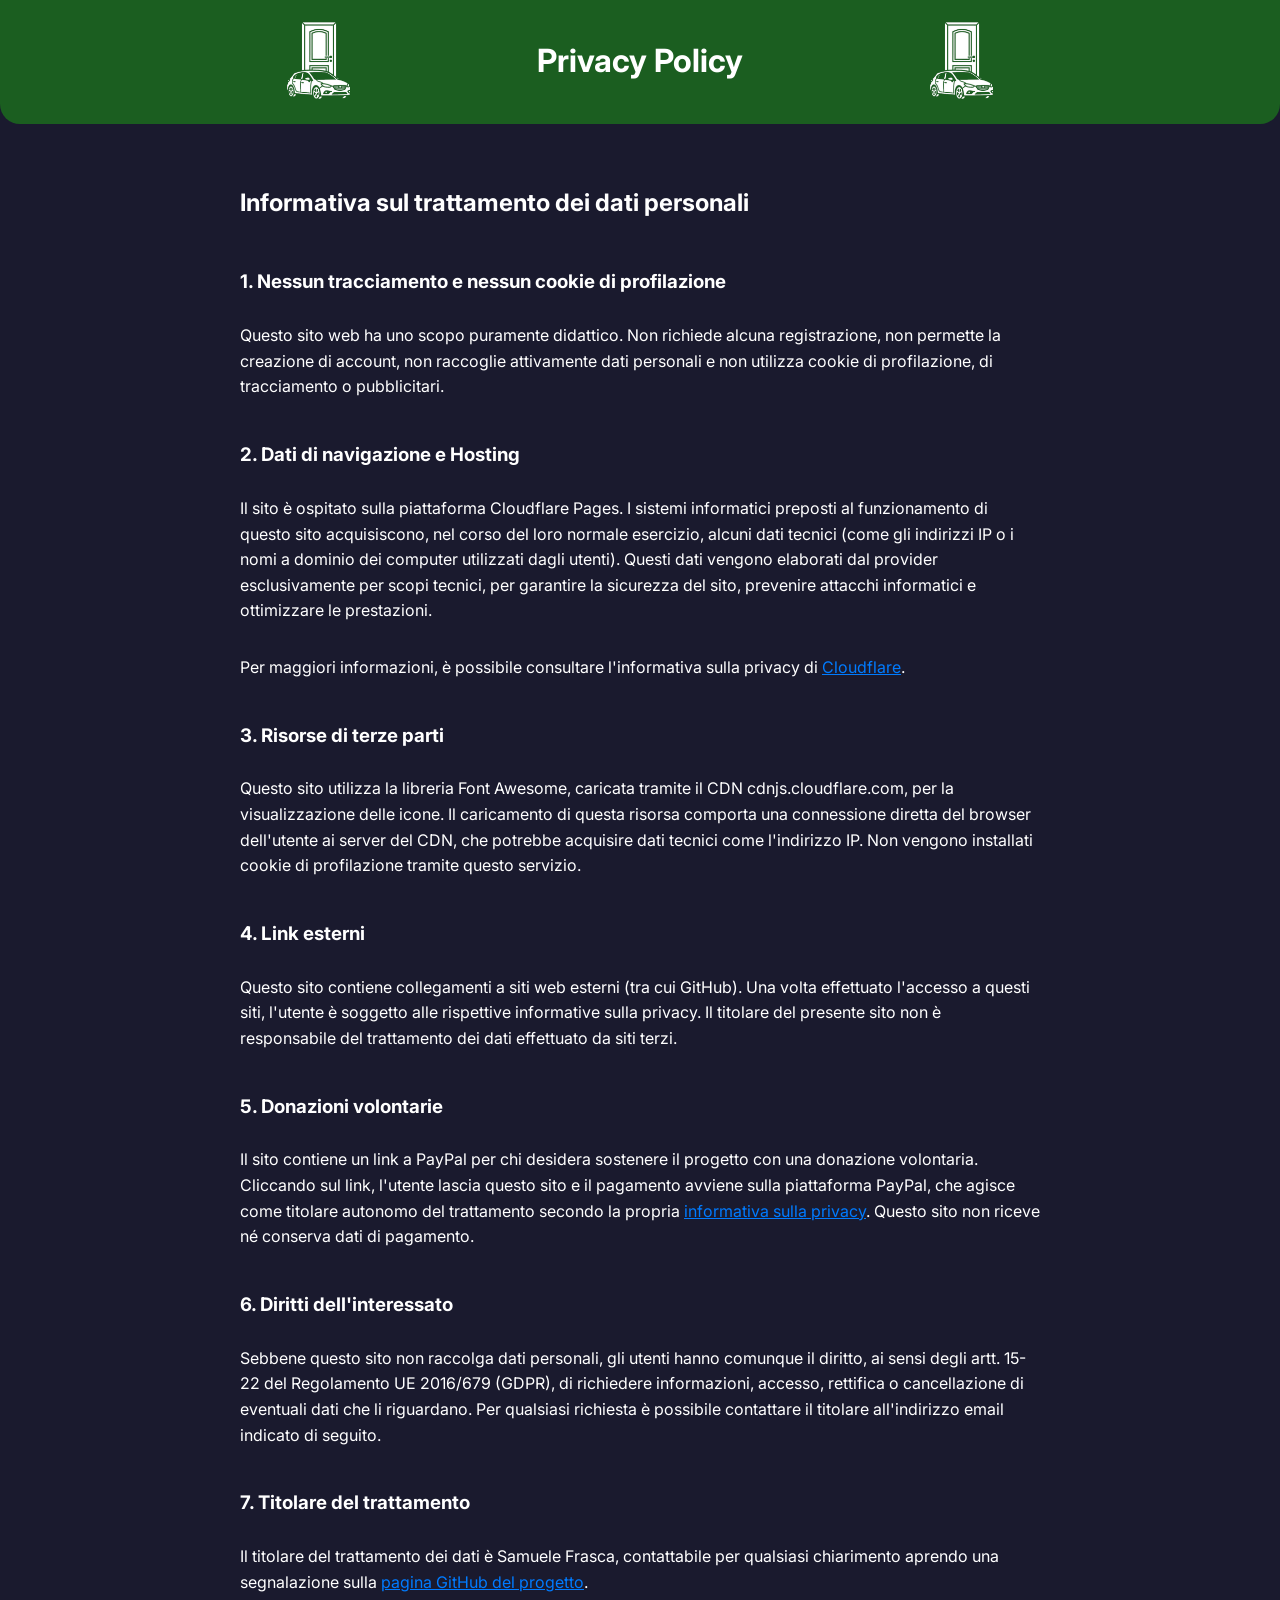
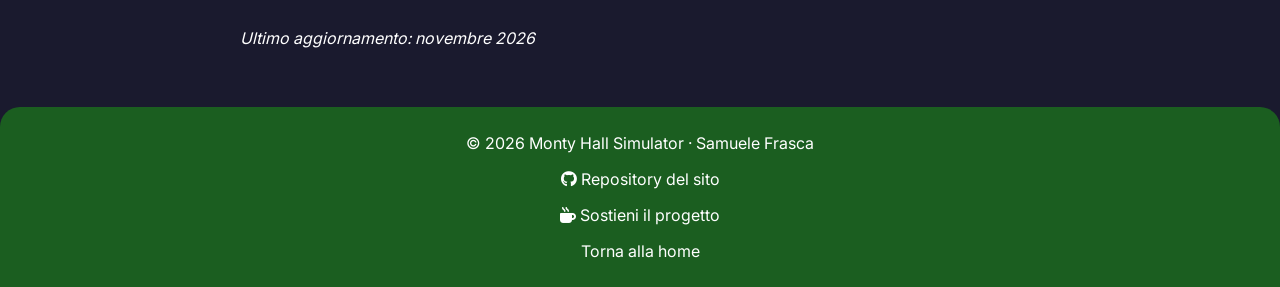
==== privacy.html @ 7c7977be "feat: add privacy policy and donation link" ====
<!DOCTYPE html>
<html lang="it">

<head>
    <meta charset="UTF-8" />
    <meta name="viewport" content="width=device-width, initial-scale=1.0" />

    <title>Informativa sulla Privacy | Monty Hall Simulator</title>
    <meta name="description"
        content="Informativa sulla privacy del Monty Hall Simulator: hosting, risorse di terze parti, donazioni volontarie e contatti del titolare." />
    <meta name="robots" content="index,follow" />

    <link rel="canonical" href="https://montyhall.pages.dev/privacy">

    <link rel="icon" type="image/png" href="/assets/img/mh_icon.png" />
    <link rel="stylesheet" href="/assets/css/style.css" />
    <link rel="stylesheet" href="https://cdnjs.cloudflare.com/ajax/libs/font-awesome/6.0.0/css/all.min.css" />
    <style>
        main {
            flex-direction: column;
        }
    </style>
</head>

<body>
    <header>
        <div class="container header">
            <a href="/"><img class="logo" src="/assets/img/mh_image.png" alt="Logo Monty Hall Simulator"></a>
            <h1 class="title">Privacy Policy</h1>
            <a href="/"><img class="logo" src="/assets/img/mh_image.png" alt="Logo Monty Hall Simulator"></a>
        </div>
    </header>

    <main class="container" style="padding: 40px 20px; max-width: 800px; margin: 0 auto; line-height: 1.6;">
        <h2 style="margin-bottom: 20px;">Informativa sul trattamento dei dati personali</h2>

        <h3 style="margin-top: 25px; margin-bottom: 10px;">1. Nessun tracciamento e nessun cookie di profilazione</h3>
        <p style="margin-bottom: 15px;">
            Questo sito web ha uno scopo puramente didattico. Non richiede alcuna registrazione, non permette la
            creazione di account, non raccoglie attivamente dati personali e non utilizza cookie di profilazione, di
            tracciamento o pubblicitari.
        </p>

        <h3 style="margin-top: 25px; margin-bottom: 10px;">2. Dati di navigazione e Hosting</h3>
        <p style="margin-bottom: 15px;">
            Il sito è ospitato sulla piattaforma Cloudflare Pages. I sistemi informatici preposti al funzionamento di
            questo sito acquisiscono, nel corso del loro normale esercizio, alcuni dati tecnici (come gli indirizzi IP
            o i nomi a dominio dei computer utilizzati dagli utenti). Questi dati vengono elaborati dal provider
            esclusivamente per scopi tecnici, per garantire la sicurezza del sito, prevenire attacchi informatici e
            ottimizzare le prestazioni.
        </p>
        <p style="margin-bottom: 15px;">
            Per maggiori informazioni, è possibile consultare l'informativa sulla privacy di
            <a href="https://www.cloudflare.com/it-it/privacypolicy/" target="_blank" rel="noopener noreferrer"
                style="color: var(--primary-color, #007bff);">Cloudflare</a>.
        </p>

        <h3 style="margin-top: 25px; margin-bottom: 10px;">3. Risorse di terze parti</h3>
        <p style="margin-bottom: 15px;">
            Questo sito utilizza la libreria Font Awesome, caricata tramite il CDN cdnjs.cloudflare.com, per la
            visualizzazione delle icone. Il caricamento di questa risorsa comporta una connessione diretta del browser
            dell'utente ai server del CDN, che potrebbe acquisire dati tecnici come l'indirizzo IP. Non vengono
            installati cookie di profilazione tramite questo servizio.
        </p>

        <h3 style="margin-top: 25px; margin-bottom: 10px;">4. Link esterni</h3>
        <p style="margin-bottom: 15px;">
            Questo sito contiene collegamenti a siti web esterni (tra cui GitHub). Una volta effettuato l'accesso a
            questi siti, l'utente è soggetto alle rispettive informative sulla privacy. Il titolare del presente sito
            non è responsabile del trattamento dei dati effettuato da siti terzi.
        </p>

        <h3 style="margin-top: 25px; margin-bottom: 10px;">5. Donazioni volontarie</h3>
        <p style="margin-bottom: 15px;">
            Il sito contiene un link a PayPal per chi desidera sostenere il progetto con una donazione volontaria.
            Cliccando sul link, l'utente lascia questo sito e il pagamento avviene sulla piattaforma PayPal, che
            agisce come titolare autonomo del trattamento secondo la propria
            <a href="https://www.paypal.com/it/webapps/mpp/ua/privacy-full" target="_blank" rel="noopener noreferrer"
                style="color: var(--primary-color, #007bff);">informativa sulla privacy</a>.
            Questo sito non riceve né conserva dati di pagamento.
        </p>

        <h3 style="margin-top: 25px; margin-bottom: 10px;">6. Diritti dell'interessato</h3>
        <p style="margin-bottom: 15px;">
            Sebbene questo sito non raccolga dati personali, gli utenti hanno comunque il diritto, ai sensi degli
            artt. 15-22 del Regolamento UE 2016/679 (GDPR), di richiedere informazioni, accesso, rettifica o
            cancellazione di eventuali dati che li riguardano. Per qualsiasi richiesta è possibile contattare il
            titolare all'indirizzo email indicato di seguito.
        </p>

        <h3 style="margin-top: 25px; margin-bottom: 10px;">7. Titolare del trattamento</h3>
        <p style="margin-bottom: 15px;">
            Il titolare del trattamento dei dati è Samuele Frasca, contattabile per qualsiasi chiarimento aprendo una
            segnalazione sulla
            <a href="https://github.com/samuelefrasca/montyhall-simulator/issues" target="_blank"
                rel="noopener noreferrer" style="color: var(--primary-color, #007bff);">pagina GitHub del progetto</a>.
        </p>

        <p style="margin-bottom: 15px;"><em>Ultimo aggiornamento: novembre 2026</em></p>
    </main>

    <footer>
        <p>&copy; 2026 Monty Hall Simulator · <a class="a_footer" href="https://samuelefrasca.github.io/"
                target="_blank" rel="noopener noreferrer">Samuele Frasca</a>
        </p>
        <p><a class="a_footer" href="https://github.com/samuelefrasca/montyhall-simulator" target="_blank"
                rel="noopener noreferrer"><i class="fa-brands fa-github"></i> Repository del sito</a></p>
        <p><a class="a_footer" href="https://paypal.me/SamueleFrasca18" target="_blank" rel="noopener noreferrer"><i
                    class="fa-solid fa-mug-hot"></i> Sostieni il progetto</a></p>
        <p><a class="a_footer" href="/">Torna alla home</a></p>
    </footer>
</body>

</html>
---- assets/css/style.css ----
@font-face {
    font-family: 'Inter';
    src: url('../fonts/inter/Inter-VariableFont_opsz,wght.ttf') format('truetype');
    font-weight: 100 900;
    font-display: swap;
}

body {
    font-family: "Inter", sans-serif;
    font-optical-sizing: auto;
    font-weight: 400;
    margin: 0;
    padding: 0;
    color: white;
    background-color: #1a1a2e;
    min-height: 100vh;
    display: flex;
    flex-direction: column;
}

header {
    background-color: #1b5e20;
    padding: 20px;
    border-radius: 0px 0px 20px 20px;
}

.title {
    text-align: center;
}

.header {
    display: flex;
    justify-content: space-evenly;
}

.logo {
    height: 80px;
}

main {
    flex-grow: 1;
    display: flex;
    justify-content: center;
}

.container {
    max-width: 1080px;
    margin: 0 auto;
}

.subtitle {
    text-align: center;
    margin-top: 20px;
}

.blocconumero {
    margin: 10px;
    display: flex;
    justify-content: center;
}

.inseriscinumero {
    padding: 10px;
    border: 1px solid black;
    border-radius: 10px;
    margin-right: 20px;
}

#valoreinizio {
    margin-top: 20px;
}

.barrainizio {
    margin: 20px;
    accent-color: #1b5e20;
}

button {
    margin-top: 5px;
    line-height: normal;
    height: 40px;
    display: inline-block;
    padding: 0px 20px;
    border: 1px solid #1b5e20;
    border-radius: 50px;
    font-size: 10pt;
    background-color: #1b5e20;
    color: white;
    transition: all 0.3s;
}

button:hover {
    cursor: pointer;
    background-color: transparent;
}

#subtitle {
    text-align: center;
}

#mhgrid {
    display: flex;
    flex-wrap: wrap;
    justify-content: center;
    gap: 10px;
    margin: 30px 0px;
}

.porta {
    display: flex;
    flex-direction: column;
}

.portaimg {
    height: 200px;
}

footer {
    background-color: #1b5e20;
    padding: 10px;
    border-radius: 20px 20px 0px 0px;
    text-align: center;
}

.a_footer {
    color: white;
    text-decoration: none;
}

.a_footer:hover {
    text-decoration: underline;
}

.github {
    justify-content: center;
}

@media (max-width: 768px) {
    .logo {
        display: none;
    }

    .portaimg {
        height: 100px;
    }
}
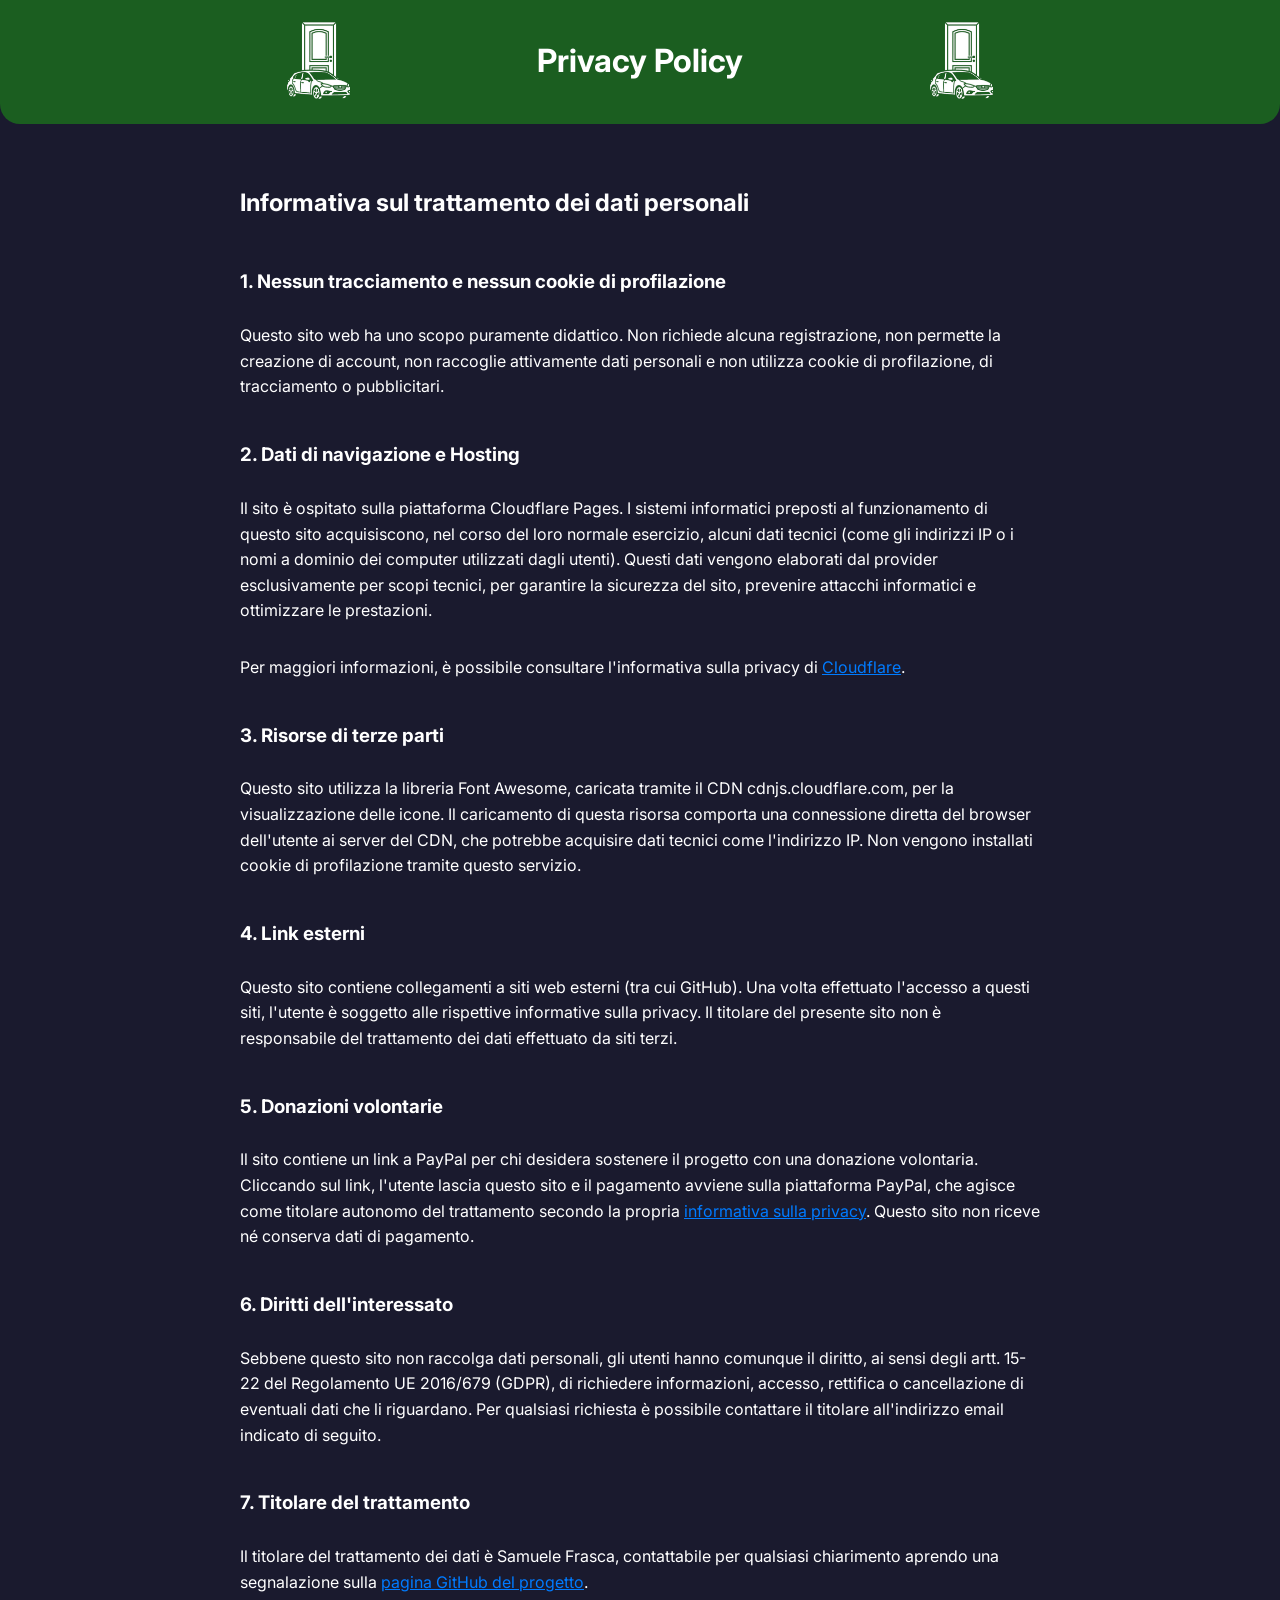
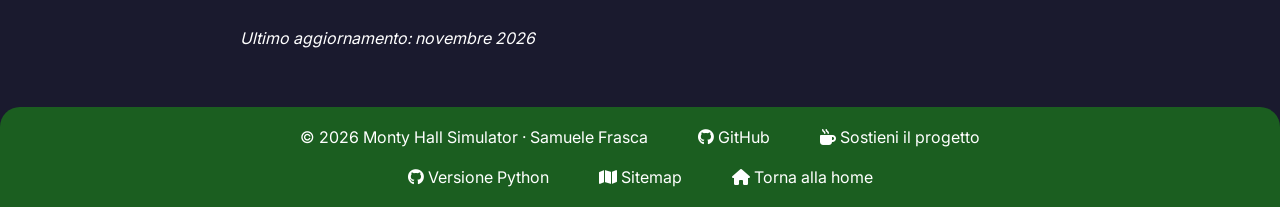
==== commit dbd14ec3: "fix: improve and clean up footer layout" ====
--- a/privacy.html
+++ b/privacy.html
@@ -100,14 +100,24 @@
     </main>
 
     <footer>
-        <p>&copy; 2026 Monty Hall Simulator · <a class="a_footer" href="https://samuelefrasca.github.io/"
-                target="_blank" rel="noopener noreferrer">Samuele Frasca</a>
-        </p>
-        <p><a class="a_footer" href="https://github.com/samuelefrasca/montyhall-simulator" target="_blank"
-                rel="noopener noreferrer"><i class="fa-brands fa-github"></i> Repository del sito</a></p>
-        <p><a class="a_footer" href="https://paypal.me/SamueleFrasca18" target="_blank" rel="noopener noreferrer"><i
-                    class="fa-solid fa-mug-hot"></i> Sostieni il progetto</a></p>
-        <p><a class="a_footer" href="/">Torna alla home</a></p>
+        <div class="subfooter">
+            <p>&copy; 2026 Monty Hall Simulator · <a class="a_footer" href="https://samuelefrasca.github.io/"
+                    target="_blank" rel="noopener noreferrer">Samuele Frasca</a>
+            </p>
+            <div class="subfooter-media">
+                <p><a class="a_footer" href="https://github.com/samuelefrasca/montyhall-simulator" target="_blank"
+                        rel="noopener noreferrer"><i class="fa-brands fa-github"></i> GitHub</a></p>
+                <p><a class="a_footer" href="https://paypal.me/SamueleFrasca18" target="_blank"
+                        rel="noopener noreferrer"><i class="fa-solid fa-mug-hot"></i> Sostieni il progetto</a></p>
+            </div>
+        </div>
+        <div class="subfooter subfooter-media">
+            <p><a class="a_footer" href="https://github.com/samuelefrasca/MontyHall-Simulator-Python" target="_blank"
+                    rel="noopener noreferrer"><i class="fa-brands fa-github"></i> Versione Python</a>
+            </p>
+            <p><a class="a_footer" href="/sitemap.xml"><i class="fa-solid fa-map"></i> Sitemap</a></p>
+            <p><a class="a_footer" href="/"><i class="fa-solid fa-house"></i> Torna alla home</a></p>
+        </div>
     </footer>
 </body>
 
--- a/assets/css/style.css
+++ b/assets/css/style.css
@@ -122,6 +122,16 @@
     text-align: center;
 }
 
+footer p {
+    margin: 10px;
+}
+
+.subfooter, .subfooter-media {
+    display: flex;
+    justify-content: center;
+    gap: 30px;
+}
+
 .a_footer {
     color: white;
     text-decoration: none;
@@ -143,4 +153,18 @@
     .portaimg {
         height: 100px;
     }
+
+    .subfooter {
+        gap: 0px;
+        flex-direction: column;
+    }
+
+    .subfooter-media {
+        flex-direction: row;
+    }
+
+    .subfooter p {
+        font-size: 14px;
+        margin: 7px;
+    }
 }
